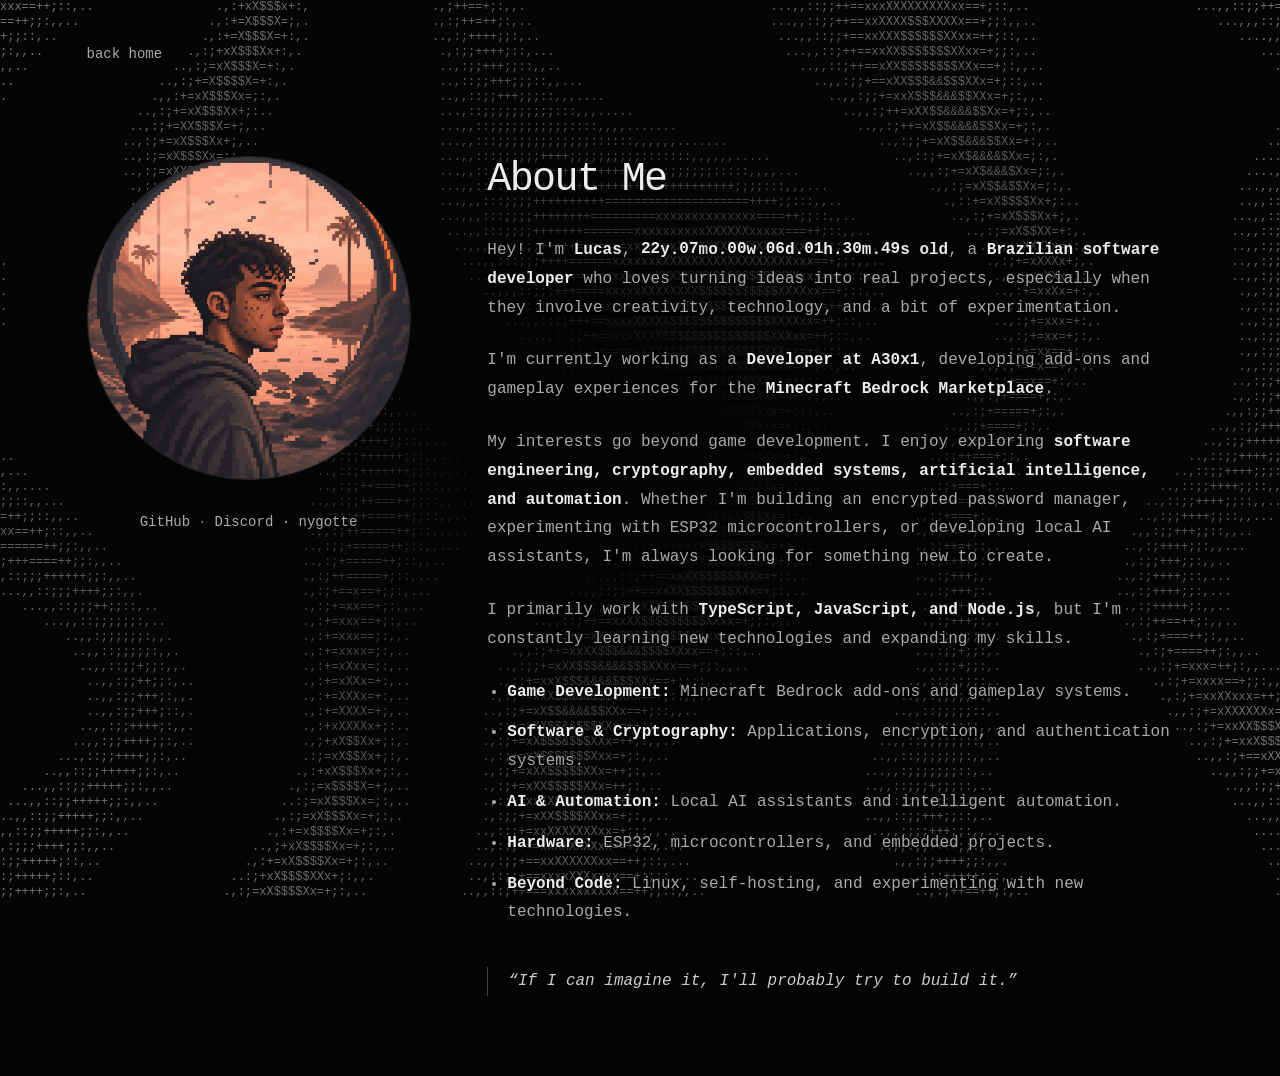
==== about.html @ 91596c9b "Add GitHub and Discord contacts below portrait" ====
<!doctype html>
<html lang="en">
  <head>
    <meta charset="UTF-8" />
    <meta name="viewport" content="width=device-width, initial-scale=1" />
    <meta name="description" content="About Lucas, a Brazilian software developer working with games, software, cryptography, AI, and hardware." />
    <meta name="theme-color" content="#050505" />
    <title>About Me — nyx / whoslucax</title>
    <link rel="stylesheet" href="style.css" />
    <script src="script.js" defer></script>
    <script src="age.js" defer></script>
    <script src="contacts.js" defer></script>
  </head>
  <body>
    <pre id="waves" aria-hidden="true"></pre>
    <nav class="about-nav" aria-label="Main navigation">
      <a href="index.html">back home</a>
    </nav>
    <main class="about-layout">
      <div class="profile">
        <div class="portrait">
          <img src="assets/portrait.png" width="1254" height="1254" alt="Pixel art portrait of Lucas by the sea at sunset." />
          <img class="portrait-ascii" src="assets/portrait-ascii.svg" width="600" height="600" alt="" aria-hidden="true" />
        </div>
        <nav class="social-links" aria-label="Find me online">
          <a href="https://github.com/whoslucaxs" target="_blank" rel="noopener noreferrer">GitHub</a>
          <span aria-hidden="true">·</span>
          <button id="discord-copy" type="button" aria-label="Copy Discord username: nygotte">Discord · nygotte</button>
        </nav>
        <p id="contact-status" role="status"></p>
      </div>
      <article class="about-copy" aria-labelledby="about-title">
        <h1 id="about-title">About Me</h1>
        <p>Hey! I'm <strong>Lucas</strong>, <strong><span id="age" class="age" role="timer" aria-live="off">born April 30, 2004</span></strong>, a <strong>Brazilian software developer</strong> who loves turning ideas into real projects, especially when they involve creativity, technology, and a bit of experimentation.</p>
        <p>I'm currently working as a <strong>Developer at A30x1</strong>, developing add-ons and gameplay experiences for the <strong>Minecraft Bedrock Marketplace</strong>.</p>
        <p>My interests go beyond game development. I enjoy exploring <strong>software engineering, cryptography, embedded systems, artificial intelligence, and automation</strong>. Whether I'm building an encrypted password manager, experimenting with ESP32 microcontrollers, or developing local AI assistants, I'm always looking for something new to create.</p>
        <p>I primarily work with <strong>TypeScript, JavaScript, and Node.js</strong>, but I'm constantly learning new technologies and expanding my skills.</p>
        <ul>
          <li><strong>Game Development:</strong> Minecraft Bedrock add-ons and gameplay systems.</li>
          <li><strong>Software &amp; Cryptography:</strong> Applications, encryption, and authentication systems.</li>
          <li><strong>AI &amp; Automation:</strong> Local AI assistants and intelligent automation.</li>
          <li><strong>Hardware:</strong> ESP32, microcontrollers, and embedded projects.</li>
          <li><strong>Beyond Code:</strong> Linux, self-hosting, and experimenting with new technologies.</li>
        </ul>
        <blockquote><p><em>“If I can imagine it, I'll probably try to build it.”</em></p></blockquote>
      </article>
    </main>
  </body>
</html>
---- style.css ----
:root {
  color-scheme: dark;
  background: #050505;
  color: #ededed;
  font-family: "Courier New", monospace;
  scrollbar-gutter: stable;
}

@view-transition {
  navigation: auto;
}

::view-transition-group(root),
::view-transition-old(root),
::view-transition-new(root) {
  animation: none;
}

::view-transition-old(root) { display: none; }
::view-transition-new(root) { mix-blend-mode: normal; }

* { box-sizing: border-box; }

body { margin: 0; }

#waves {
  position: fixed;
  inset: 0;
  margin: 0;
  overflow: hidden;
  color: #737373;
  font: 12px / 15px "Courier New", monospace;
  letter-spacing: 0;
  user-select: none;
  pointer-events: none;
  mask-image: radial-gradient(ellipse at center, transparent 8%, #0009 45%, #000 85%);
}

main {
  position: relative;
  display: grid;
  min-height: 100svh;
  place-items: center;
  align-content: center;
  gap: 0.75rem;
  padding: 1.5rem;
}

h1 {
  display: grid;
  min-width: 10ch;
  margin: 0;
  font-size: clamp(2rem, 7vw, 5.5rem);
  font-weight: 400;
  line-height: 1.2;
  letter-spacing: -0.065em;
}

#name {
  text-align: center;
}

.about-button {
  display: inline-flex;
  align-items: center;
  min-height: 44px;
  padding: 0.65rem 1.25rem;
  border: 0;
  background: none;
  color: #bcbcbc;
  font: inherit;
  font-size: 0.875rem;
  text-decoration: none;
  cursor: pointer;
}

.about-button:hover {
  color: #ededed;
}

a:focus-visible, button:focus-visible {
  outline: 2px solid #ededed;
  outline-offset: 4px;
}

.about-nav {
  position: relative;
  max-width: 1140px;
  margin: 0 auto;
  padding: 2rem 1.5rem;
}

.about-nav a {
  display: inline-flex;
  align-items: center;
  min-height: 44px;
  color: #aaa;
  font-size: 0.875rem;
  text-decoration: none;
}

.about-nav a:hover { color: #ededed; }

.profile { width: 100%; }

.social-links {
  display: flex;
  flex-wrap: wrap;
  align-items: center;
  justify-content: center;
  gap: 0.5rem;
  margin-top: 1.25rem;
  color: #737373;
  font-size: 0.875rem;
}

.social-links a, .social-links button {
  display: inline-flex;
  align-items: center;
  min-height: 44px;
  padding: 0;
  border: 0;
  background: none;
  color: #aaa;
  font: inherit;
  text-decoration: none;
  cursor: pointer;
}

.social-links a:hover, .social-links button:hover { color: #ededed; }

#contact-status {
  min-height: 1.5em;
  margin: 0.25rem 0 0;
  color: #aaa;
  font-size: 0.75rem;
  text-align: center;
}

.about-layout {
  grid-template-columns: minmax(0, 0.75fr) minmax(0, 1.6fr);
  align-items: start;
  align-content: start;
  gap: clamp(2.5rem, 6vw, 5rem);
  max-width: 1140px;
  min-height: auto;
  margin: 0 auto;
  padding: 3rem 1.5rem 5rem;
}

.portrait {
  position: relative;
  display: block;
  width: 100%;
  aspect-ratio: 1;
  overflow: hidden;
  border: 1px solid #282828;
  border-radius: 50%;
}

.portrait img {
  display: block;
  width: 100%;
  height: 100%;
  object-fit: cover;
}

.portrait .portrait-ascii {
  position: absolute;
  inset: 0;
  opacity: 0;
  animation: portrait-ascii 12s steps(1) infinite;
}

.portrait::before, .portrait::after {
  content: "";
  position: absolute;
  inset: 0;
  background: url("assets/portrait.png") center / cover;
  opacity: 0;
  pointer-events: none;
  animation: portrait-glitch 12s steps(1) infinite;
}

.portrait::before {
  clip-path: polygon(0 18%, 100% 18%, 100% 30%, 0 30%, 0 55%, 100% 55%, 100% 62%, 0 62%);
  filter: hue-rotate(160deg) saturate(1.5);
}

.portrait::after {
  clip-path: polygon(0 35%, 100% 35%, 100% 44%, 0 44%, 0 72%, 100% 72%, 100% 80%, 0 80%);
  filter: hue-rotate(-80deg) saturate(1.5);
  animation-direction: reverse;
}

@keyframes portrait-ascii {
  0%, 75%, 100% { opacity: 0; }
  25% { opacity: 1; }
}

@keyframes portrait-glitch {
  0%, 26%, 76%, 100% { opacity: 0; transform: translateX(0); }
  24%, 74% { opacity: 0.9; transform: translateX(9px); }
  24.6%, 74.6% { opacity: 0.75; transform: translateX(-7px); }
  25.2%, 75.2% { opacity: 0.9; transform: translateX(5px); }
  25.7%, 75.7% { opacity: 0; transform: translateX(0); }
}

.about-copy {
  min-width: 0;
  color: #aaa;
  font-size: 1rem;
  line-height: 1.8;
  text-shadow: 0 1px 3px #050505, 0 0 8px #050505;
}

.about-copy h1 {
  display: block;
  min-width: 0;
  margin-bottom: 2rem;
  color: #ededed;
  font-size: clamp(1.75rem, 4vw, 2.5rem);
  letter-spacing: -0.04em;
}

.about-copy p { margin: 0 0 1.5rem; }
.about-copy strong { color: #ededed; }
.age { font-variant-numeric: tabular-nums; overflow-wrap: anywhere; }

.age-digit {
  display: inline-block;
  position: relative;
  width: 1ch;
  height: 1.2em;
  overflow: hidden;
  line-height: 1.2;
  vertical-align: -0.3em;
}

.age-in, .age-out {
  position: absolute;
  inset: 0;
  animation-duration: 320ms;
  animation-timing-function: cubic-bezier(0.22, 0.7, 0.3, 1);
  animation-fill-mode: both;
}

.age-in { animation-name: digit-in; }
.age-out { animation-name: digit-out; }

@keyframes digit-in {
  from { transform: translateY(-100%); }
  to { transform: translateY(0); }
}

@keyframes digit-out {
  from { transform: translateY(0); }
  to { transform: translateY(100%); }
}

.about-copy ul { padding-left: 1.25rem; }
.about-copy li { margin-bottom: 0.75rem; }

.about-copy blockquote {
  margin: 2.5rem 0 0;
  padding-left: 1.25rem;
  border-left: 1px solid #444;
  color: #ccc;
}

.about-copy blockquote p { margin: 0; }

@media (max-width: 760px) {
  .about-layout {
    grid-template-columns: 1fr;
    padding-top: 1rem;
  }

  .profile { max-width: 220px; }
}

#name::after {
  content: "";
  display: inline-block;
  width: 1px;
  height: 0.85em;
  margin-left: 0.12em;
  background: currentColor;
  vertical-align: -0.04em;
  animation: blink 1s steps(1) infinite;
}

@keyframes blink {
  50% { opacity: 0; }
}

@media (prefers-reduced-motion: reduce) {
  #name::after { animation: none; }
  .age-in, .age-out { animation-duration: 0s; }
  .portrait .portrait-ascii { animation: none; }
  .portrait::before, .portrait::after { animation: none; }
}
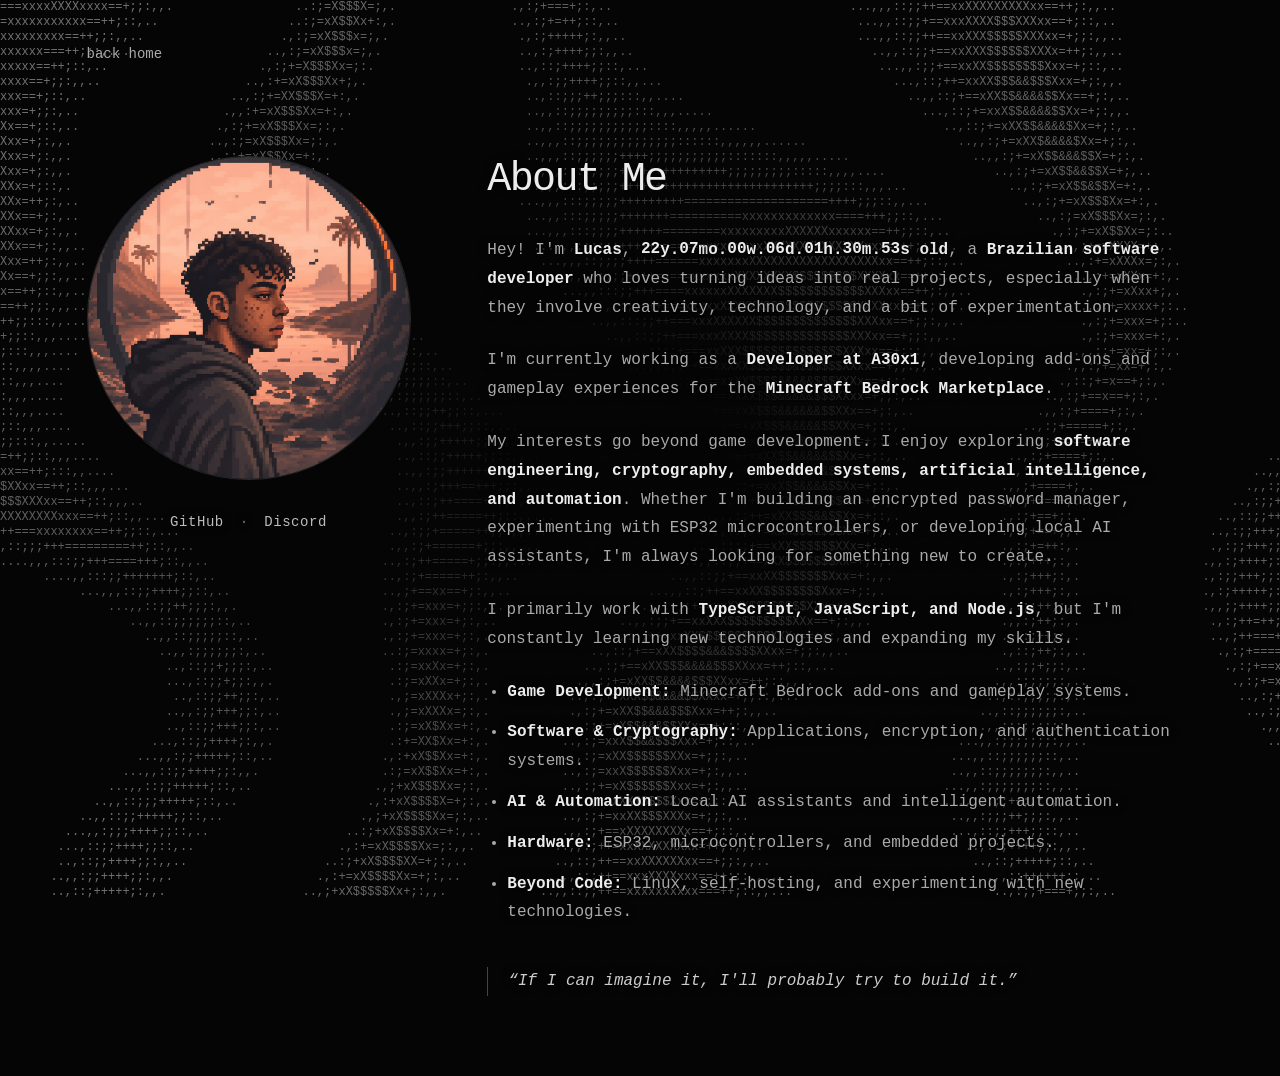
==== commit b2d91537: "Simplify profile social links" ====
--- a/about.html
+++ b/about.html
@@ -25,7 +25,7 @@
         <nav class="social-links" aria-label="Find me online">
           <a href="https://github.com/whoslucaxs" target="_blank" rel="noopener noreferrer">GitHub</a>
           <span aria-hidden="true">·</span>
-          <button id="discord-copy" type="button" aria-label="Copy Discord username: nygotte">Discord · nygotte</button>
+          <button id="discord-copy" type="button" aria-label="Copy Discord username: nygotte" title="Copy nygotte">Discord</button>
         </nav>
         <p id="contact-status" role="status"></p>
       </div>
--- a/style.css
+++ b/style.css
@@ -108,10 +108,11 @@
   flex-wrap: wrap;
   align-items: center;
   justify-content: center;
-  gap: 0.5rem;
+  gap: 1rem;
   margin-top: 1.25rem;
   color: #737373;
   font-size: 0.875rem;
+  text-shadow: 0 1px 3px #050505, 0 0 8px #050505;
 }
 
 .social-links a, .social-links button {
@@ -121,8 +122,9 @@
   padding: 0;
   border: 0;
   background: none;
-  color: #aaa;
+  color: #bcbcbc;
   font: inherit;
+  letter-spacing: 0.04em;
   text-decoration: none;
   cursor: pointer;
 }
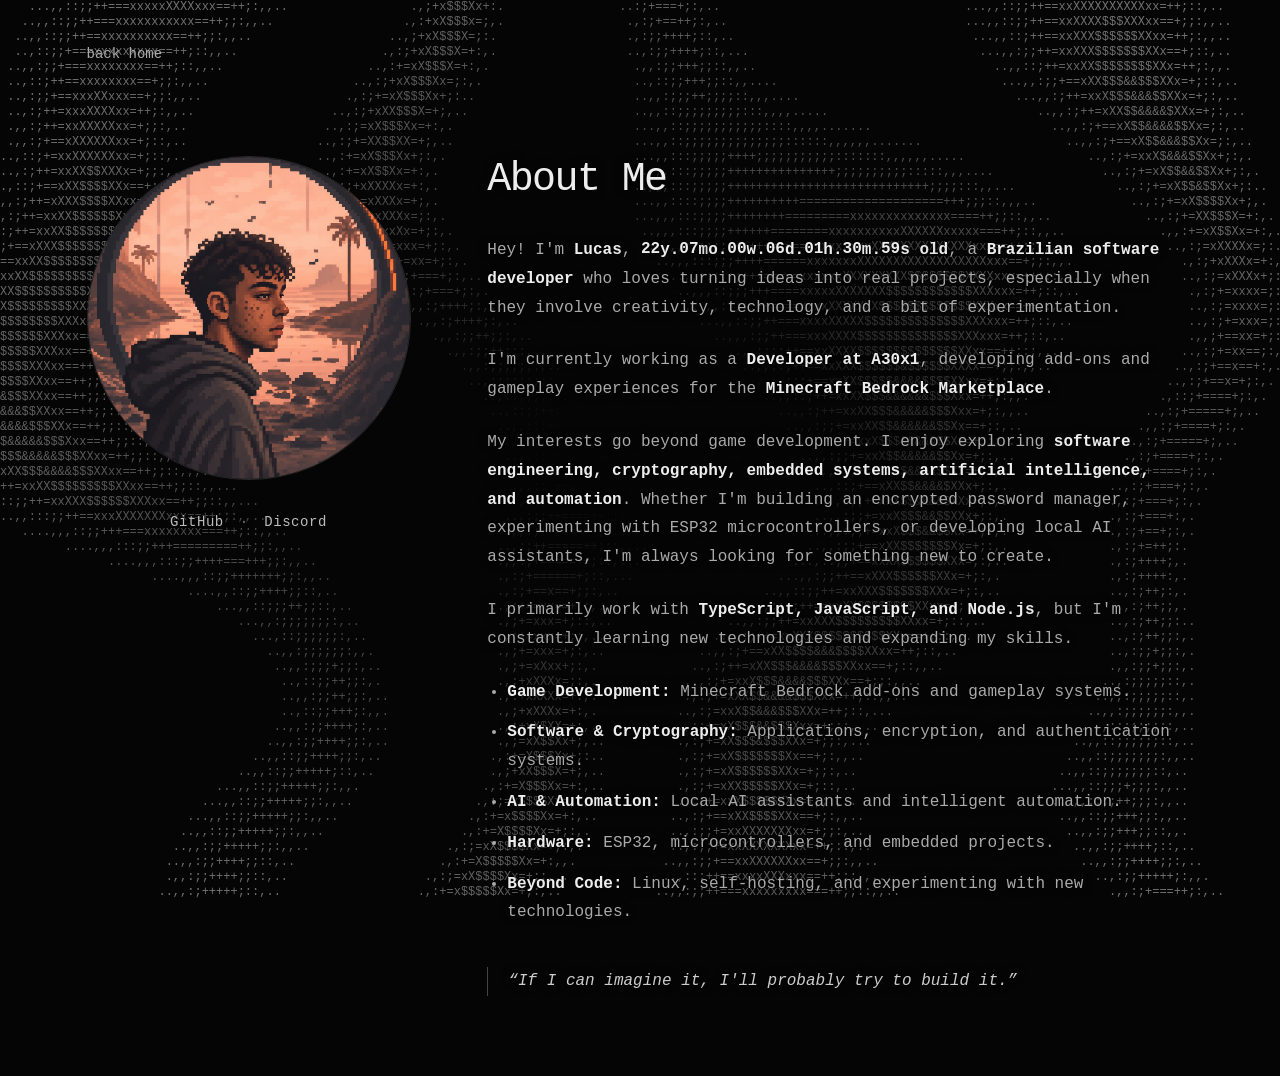
==== commit ad650ece: "Refresh stylesheet cache after social link update" ====
--- a/about.html
+++ b/about.html
@@ -6,7 +6,7 @@
     <meta name="description" content="About Lucas, a Brazilian software developer working with games, software, cryptography, AI, and hardware." />
     <meta name="theme-color" content="#050505" />
     <title>About Me — nyx / whoslucax</title>
-    <link rel="stylesheet" href="style.css" />
+    <link rel="stylesheet" href="style.css?v=2" />
     <script src="script.js" defer></script>
     <script src="age.js" defer></script>
     <script src="contacts.js" defer></script>
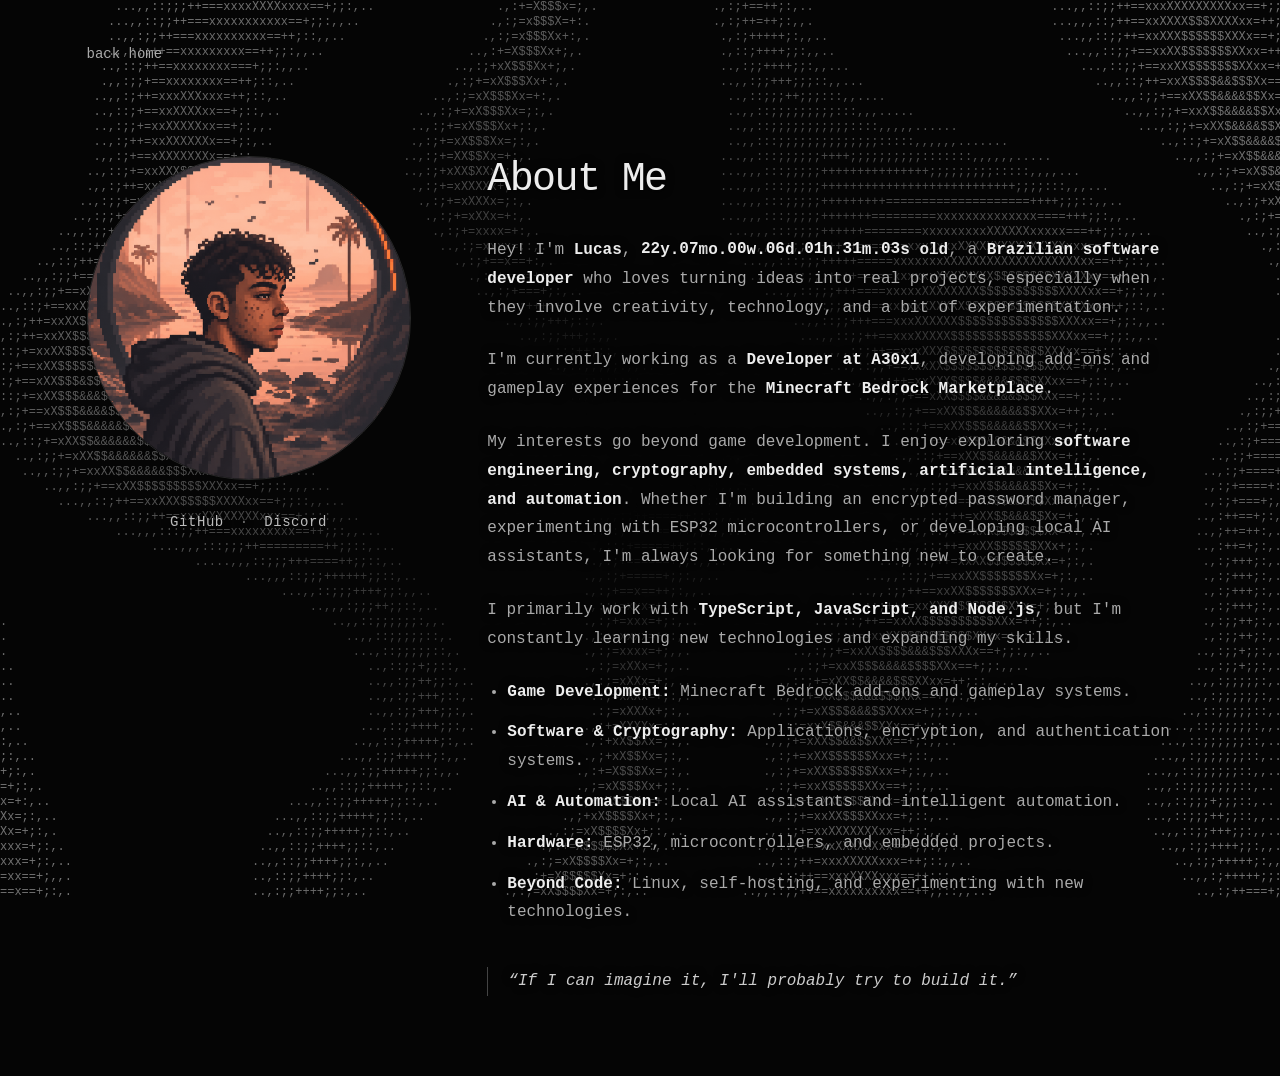
==== commit a699be58: "Add social link preview metadata" ====
--- a/about.html
+++ b/about.html
@@ -6,6 +6,22 @@
     <meta name="description" content="About Lucas, a Brazilian software developer working with games, software, cryptography, AI, and hardware." />
     <meta name="theme-color" content="#050505" />
     <title>About Me — nyx / whoslucax</title>
+    <link rel="canonical" href="https://whoslucaxs.xyz/about.html" />
+    <meta property="og:type" content="website" />
+    <meta property="og:site_name" content="nyx / whoslucax" />
+    <meta property="og:title" content="About Me — nyx / whoslucax" />
+    <meta property="og:description" content="Meet Lucas, a Brazilian software developer building Minecraft experiences, software, AI assistants, and embedded projects." />
+    <meta property="og:url" content="https://whoslucaxs.xyz/about.html" />
+    <meta property="og:image" content="https://whoslucaxs.xyz/assets/portrait.png" />
+    <meta property="og:image:type" content="image/png" />
+    <meta property="og:image:width" content="1254" />
+    <meta property="og:image:height" content="1254" />
+    <meta property="og:image:alt" content="Pixel art portrait of Lucas by the sea at sunset." />
+    <meta name="twitter:card" content="summary_large_image" />
+    <meta name="twitter:title" content="About Me — nyx / whoslucax" />
+    <meta name="twitter:description" content="Meet Lucas, a Brazilian software developer building Minecraft experiences, software, AI assistants, and embedded projects." />
+    <meta name="twitter:image" content="https://whoslucaxs.xyz/assets/portrait.png" />
+    <meta name="twitter:image:alt" content="Pixel art portrait of Lucas by the sea at sunset." />
     <link rel="stylesheet" href="style.css?v=2" />
     <script src="script.js" defer></script>
     <script src="age.js" defer></script>
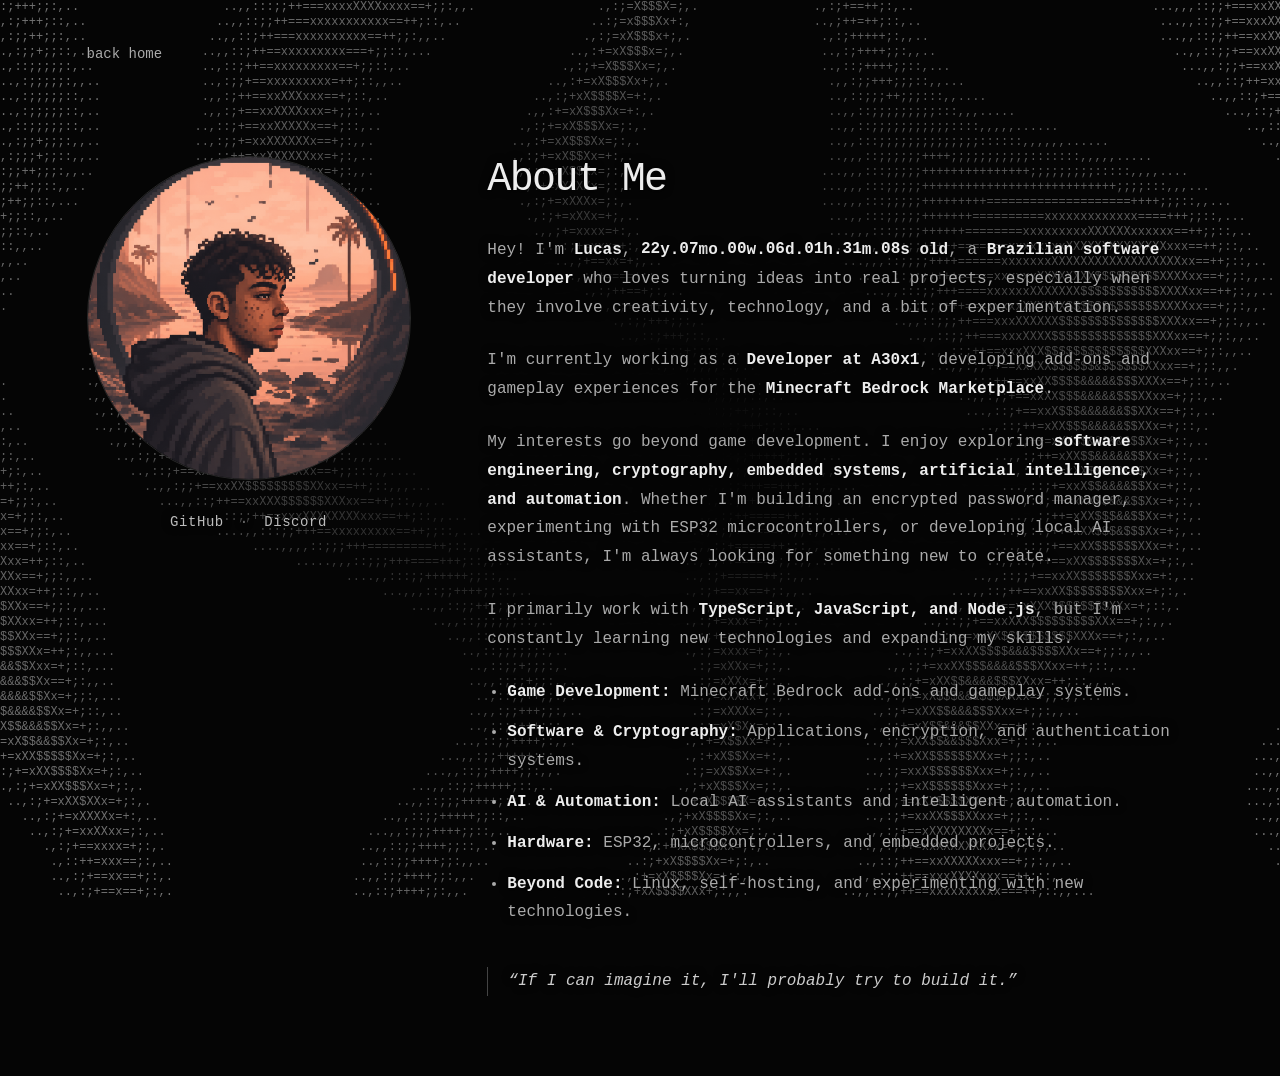
==== commit d6d2addb: "Correct portfolio handle to whoslucaxs" ====
--- a/about.html
+++ b/about.html
@@ -5,11 +5,11 @@
     <meta name="viewport" content="width=device-width, initial-scale=1" />
     <meta name="description" content="About Lucas, a Brazilian software developer working with games, software, cryptography, AI, and hardware." />
     <meta name="theme-color" content="#050505" />
-    <title>About Me — nyx / whoslucax</title>
+    <title>About Me — nyx / whoslucaxs</title>
     <link rel="canonical" href="https://whoslucaxs.xyz/about.html" />
     <meta property="og:type" content="website" />
-    <meta property="og:site_name" content="nyx / whoslucax" />
-    <meta property="og:title" content="About Me — nyx / whoslucax" />
+    <meta property="og:site_name" content="nyx / whoslucaxs" />
+    <meta property="og:title" content="About Me — nyx / whoslucaxs" />
     <meta property="og:description" content="Meet Lucas, a Brazilian software developer building Minecraft experiences, software, AI assistants, and embedded projects." />
     <meta property="og:url" content="https://whoslucaxs.xyz/about.html" />
     <meta property="og:image" content="https://whoslucaxs.xyz/assets/portrait.png" />
@@ -18,12 +18,12 @@
     <meta property="og:image:height" content="1254" />
     <meta property="og:image:alt" content="Pixel art portrait of Lucas by the sea at sunset." />
     <meta name="twitter:card" content="summary_large_image" />
-    <meta name="twitter:title" content="About Me — nyx / whoslucax" />
+    <meta name="twitter:title" content="About Me — nyx / whoslucaxs" />
     <meta name="twitter:description" content="Meet Lucas, a Brazilian software developer building Minecraft experiences, software, AI assistants, and embedded projects." />
     <meta name="twitter:image" content="https://whoslucaxs.xyz/assets/portrait.png" />
     <meta name="twitter:image:alt" content="Pixel art portrait of Lucas by the sea at sunset." />
     <link rel="stylesheet" href="style.css?v=2" />
-    <script src="script.js" defer></script>
+    <script src="script.js?v=3" defer></script>
     <script src="age.js" defer></script>
     <script src="contacts.js" defer></script>
   </head>
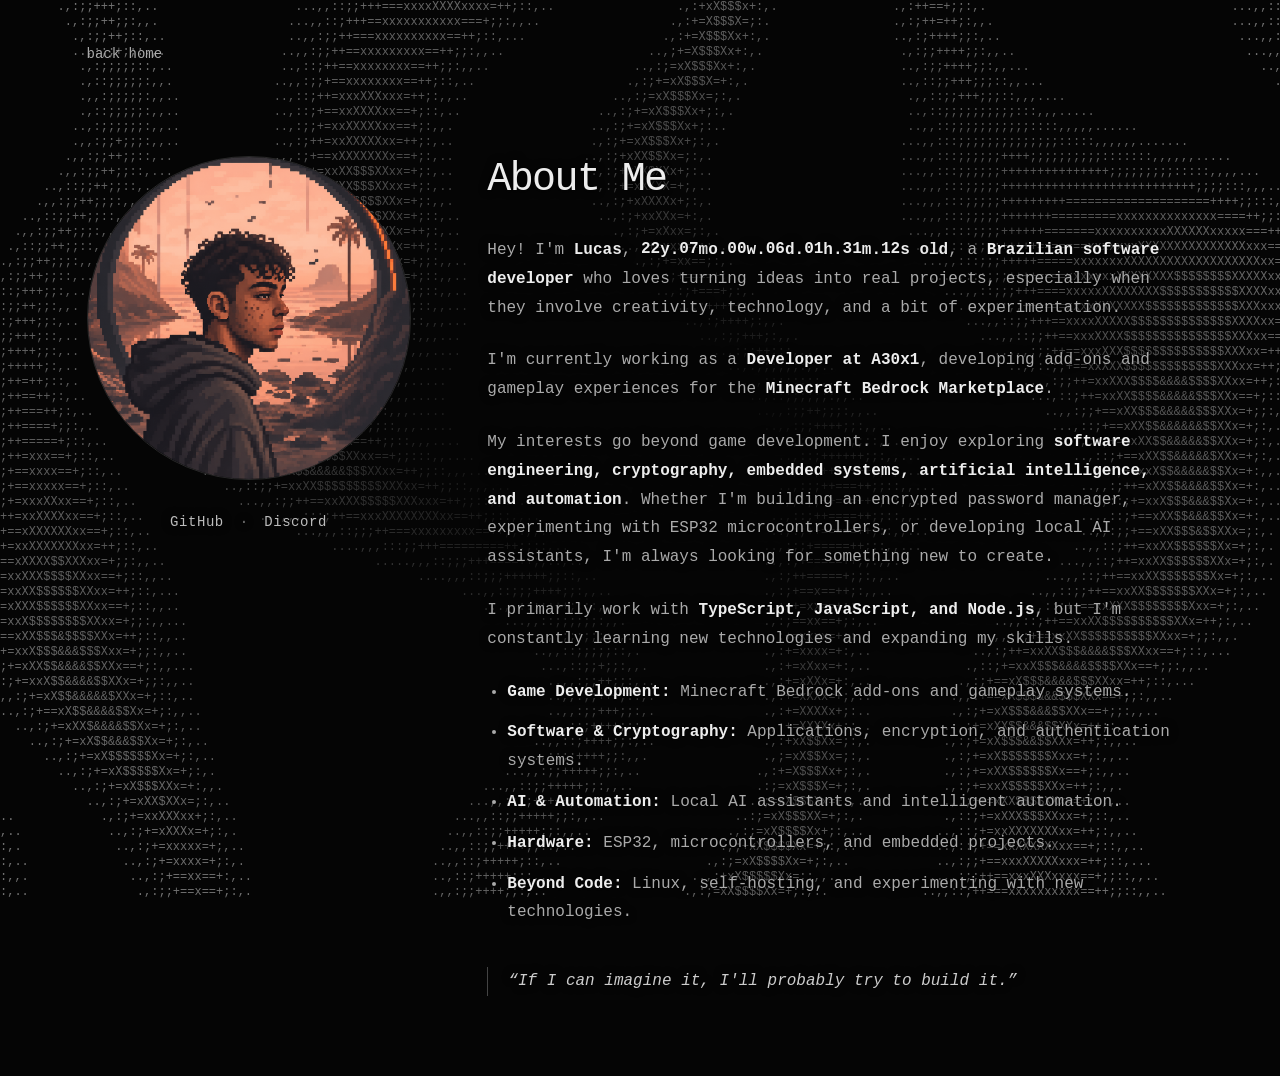
==== commit 73cf5ead: "Use full-size banner in social preview metadata" ====
--- a/about.html
+++ b/about.html
@@ -12,16 +12,16 @@
     <meta property="og:title" content="About Me — nyx / whoslucaxs" />
     <meta property="og:description" content="Meet Lucas, a Brazilian software developer building Minecraft experiences, software, AI assistants, and embedded projects." />
     <meta property="og:url" content="https://whoslucaxs.xyz/about.html" />
-    <meta property="og:image" content="https://whoslucaxs.xyz/assets/portrait.png" />
-    <meta property="og:image:type" content="image/png" />
-    <meta property="og:image:width" content="1254" />
-    <meta property="og:image:height" content="1254" />
-    <meta property="og:image:alt" content="Pixel art portrait of Lucas by the sea at sunset." />
+    <meta property="og:image" content="https://whoslucaxs.xyz/assets/share-banner.jpg" />
+    <meta property="og:image:type" content="image/jpeg" />
+    <meta property="og:image:width" content="1200" />
+    <meta property="og:image:height" content="630" />
+    <meta property="og:image:alt" content="nyx / whoslucaxs banner with a pixel art portrait and ASCII waves." />
     <meta name="twitter:card" content="summary_large_image" />
     <meta name="twitter:title" content="About Me — nyx / whoslucaxs" />
     <meta name="twitter:description" content="Meet Lucas, a Brazilian software developer building Minecraft experiences, software, AI assistants, and embedded projects." />
-    <meta name="twitter:image" content="https://whoslucaxs.xyz/assets/portrait.png" />
-    <meta name="twitter:image:alt" content="Pixel art portrait of Lucas by the sea at sunset." />
+    <meta name="twitter:image" content="https://whoslucaxs.xyz/assets/share-banner.jpg" />
+    <meta name="twitter:image:alt" content="nyx / whoslucaxs banner with a pixel art portrait and ASCII waves." />
     <link rel="stylesheet" href="style.css?v=2" />
     <script src="script.js?v=3" defer></script>
     <script src="age.js" defer></script>
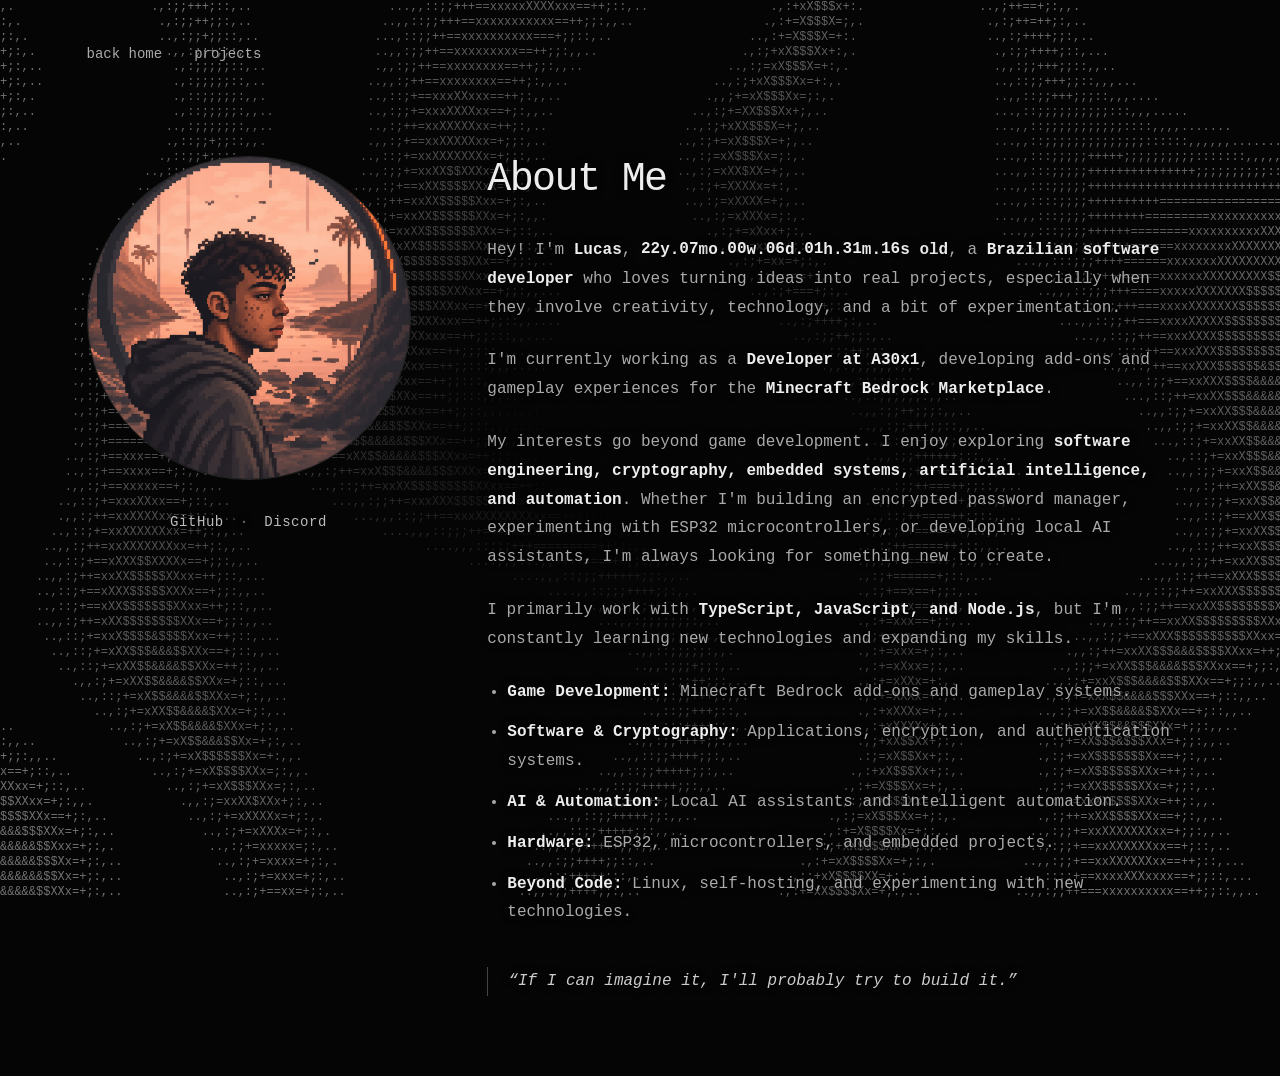
==== commit 05a0d553: "Add Projects page with placeholders and navigation" ====
--- a/about.html
+++ b/about.html
@@ -22,7 +22,7 @@
     <meta name="twitter:description" content="Meet Lucas, a Brazilian software developer building Minecraft experiences, software, AI assistants, and embedded projects." />
     <meta name="twitter:image" content="https://whoslucaxs.xyz/assets/share-banner.jpg" />
     <meta name="twitter:image:alt" content="nyx / whoslucaxs banner with a pixel art portrait and ASCII waves." />
-    <link rel="stylesheet" href="style.css?v=2" />
+    <link rel="stylesheet" href="style.css?v=3" />
     <script src="script.js?v=3" defer></script>
     <script src="age.js" defer></script>
     <script src="contacts.js" defer></script>
@@ -31,6 +31,7 @@
     <pre id="waves" aria-hidden="true"></pre>
     <nav class="about-nav" aria-label="Main navigation">
       <a href="index.html">back home</a>
+      <a href="projects.html">projects</a>
     </nav>
     <main class="about-layout">
       <div class="profile">
--- a/style.css
+++ b/style.css
@@ -60,6 +60,12 @@
   text-align: center;
 }
 
+.home-links {
+  display: flex;
+  flex-wrap: wrap;
+  justify-content: center;
+}
+
 .about-button {
   display: inline-flex;
   align-items: center;
@@ -85,6 +91,9 @@
 
 .about-nav {
   position: relative;
+  display: flex;
+  flex-wrap: wrap;
+  gap: 2rem;
   max-width: 1140px;
   margin: 0 auto;
   padding: 2rem 1.5rem;
@@ -272,6 +281,37 @@
 
 .about-copy blockquote p { margin: 0; }
 
+.projects-layout {
+  display: block;
+  max-width: 1140px;
+  min-height: auto;
+  margin: 0 auto;
+  padding: 3rem 1.5rem 5rem;
+}
+
+.projects-layout h1 { margin-bottom: 1rem; }
+.projects-intro { color: #aaa; }
+.project-list { margin-top: 3rem; }
+
+.project {
+  display: grid;
+  grid-template-columns: minmax(0, 1fr) minmax(0, 1.5fr) auto;
+  align-items: center;
+  gap: 2rem;
+  padding: 2rem 0;
+  border-top: 1px solid #303030;
+}
+
+.project h2 {
+  margin: 0.25rem 0 0;
+  color: #ededed;
+  font-size: 1.25rem;
+  font-weight: 400;
+}
+
+.project p { margin: 0; }
+.project-status, .project-soon { color: #999; font-size: 0.875rem; }
+
 @media (max-width: 760px) {
   .about-layout {
     grid-template-columns: 1fr;
@@ -279,6 +319,8 @@
   }
 
   .profile { max-width: 220px; }
+  .projects-layout { padding-top: 1rem; }
+  .project { grid-template-columns: 1fr; gap: 1rem; }
 }
 
 #name::after {
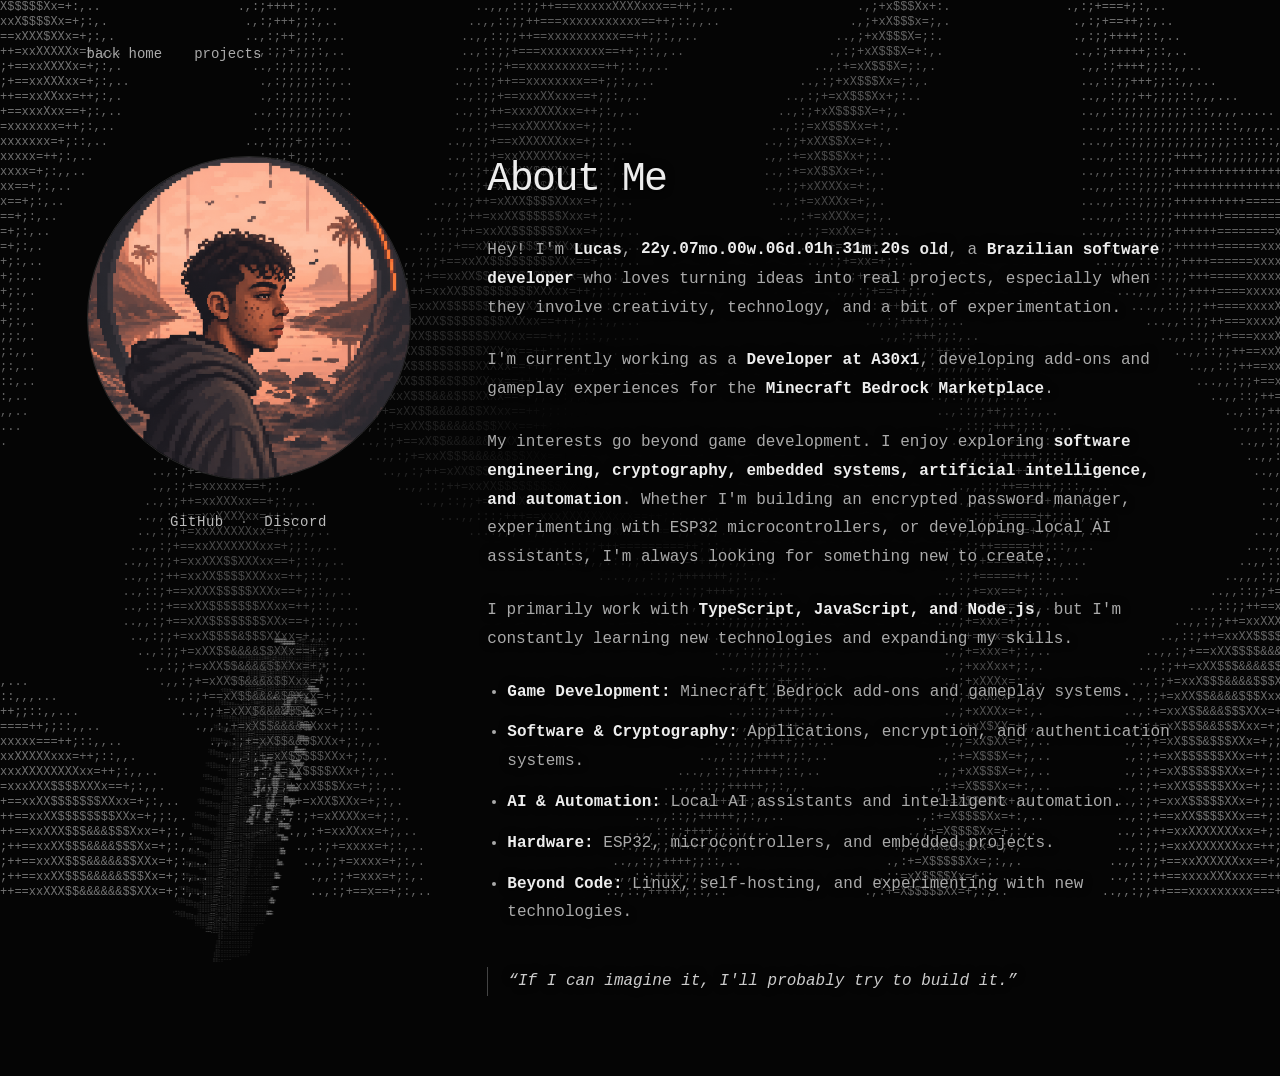
==== commit e829e351: "Add rotating ESP32-S3 ASCII animation to About Me" ====
--- a/about.html
+++ b/about.html
@@ -22,7 +22,7 @@
     <meta name="twitter:description" content="Meet Lucas, a Brazilian software developer building Minecraft experiences, software, AI assistants, and embedded projects." />
     <meta name="twitter:image" content="https://whoslucaxs.xyz/assets/share-banner.jpg" />
     <meta name="twitter:image:alt" content="nyx / whoslucaxs banner with a pixel art portrait and ASCII waves." />
-    <link rel="stylesheet" href="style.css?v=3" />
+    <link rel="stylesheet" href="style.css?v=14" />
     <script src="script.js?v=3" defer></script>
     <script src="age.js" defer></script>
     <script src="contacts.js" defer></script>
@@ -45,6 +45,7 @@
           <button id="discord-copy" type="button" aria-label="Copy Discord username: nygotte" title="Copy nygotte">Discord</button>
         </nav>
         <p id="contact-status" role="status"></p>
+
       </div>
       <article class="about-copy" aria-labelledby="about-title">
         <h1 id="about-title">About Me</h1>
@@ -61,6 +62,14 @@
         </ul>
         <blockquote><p><em>“If I can imagine it, I'll probably try to build it.”</em></p></blockquote>
       </article>
+      <figure class="esp32">
+        <a href="assets/esp32-s3-ascii.gif?v=3" target="_blank" rel="noopener" aria-label="View the ESP32-S3 ASCII animation at full size">
+        <picture>
+          <source media="(prefers-reduced-motion: reduce)" srcset="assets/esp32-s3-ascii.png?v=3" />
+          <img src="assets/esp32-s3-ascii.gif?v=3" width="1440" height="1760" alt="Detailed ASCII rendering of a YD-ESP32-S3 development board rotating through 360 degrees." />
+        </picture>
+        </a>
+      </figure>
     </main>
   </body>
 </html>
--- a/style.css
+++ b/style.css
@@ -110,7 +110,24 @@
 
 .about-nav a:hover { color: #ededed; }
 
-.profile { width: 100%; }
+.profile { grid-area: profile; width: 100%; }
+
+.esp32 {
+  grid-area: board;
+  width: 100%;
+  margin: 2rem 0 0;
+  color: #aaa;
+  text-align: center;
+}
+
+.esp32 img {
+  display: block;
+  width: 100%;
+  height: auto;
+  margin: 0 auto;
+  mix-blend-mode: lighten;
+  user-select: none;
+}
 
 .social-links {
   display: flex;
@@ -150,9 +167,12 @@
 
 .about-layout {
   grid-template-columns: minmax(0, 0.75fr) minmax(0, 1.6fr);
+  grid-template-areas: "profile copy" "board copy";
+  grid-template-rows: auto 1fr;
+  row-gap: 0;
   align-items: start;
   align-content: start;
-  gap: clamp(2.5rem, 6vw, 5rem);
+  column-gap: clamp(2.5rem, 6vw, 5rem);
   max-width: 1140px;
   min-height: auto;
   margin: 0 auto;
@@ -218,6 +238,7 @@
 }
 
 .about-copy {
+  grid-area: copy;
   min-width: 0;
   color: #aaa;
   font-size: 1rem;
@@ -295,7 +316,7 @@
 
 .project {
   display: grid;
-  grid-template-columns: minmax(0, 1fr) minmax(0, 1.5fr) auto;
+  grid-template-columns: minmax(0, 0.9fr) minmax(0, 1.5fr) auto;
   align-items: center;
   gap: 2rem;
   padding: 2rem 0;
@@ -310,15 +331,125 @@
 }
 
 .project p { margin: 0; }
-.project-status, .project-soon { color: #999; font-size: 0.875rem; }
+.project-content p { margin-top: 0.75rem; }
+
+.project-media {
+  display: block;
+  position: relative;
+  width: 100%;
+  aspect-ratio: 16 / 9;
+  overflow: hidden;
+  border: 1px solid #303030;
+  border-radius: 2px;
+}
+
+.project-banner, .project-ascii {
+  display: block;
+  width: 100%;
+  height: 100%;
+  object-fit: cover;
+}
+
+.project-ascii { position: absolute; inset: 0; opacity: 0; pointer-events: none; }
+.project-media.is-loading .project-banner { opacity: 0; }
+.project-media.is-loading .project-ascii { opacity: 1; }
+.project-media.is-loaded .project-ascii { animation: banner-ascii 650ms steps(1) forwards; }
+.project-banner.is-loaded { animation: banner-load 350ms steps(1) 200ms forwards; }
+
+@keyframes banner-ascii {
+  0%, 35% { opacity: 1; transform: none; }
+  45% { opacity: 0.7; transform: translateX(-5px); }
+  52% { opacity: 1; transform: translateX(4px); }
+  62% { opacity: 0.35; transform: translateX(-2px); }
+  75%, 100% { opacity: 0; transform: none; }
+}
+
+@keyframes banner-load {
+  0%, 18% { transform: translateX(-5px); clip-path: inset(8% 0 16%); filter: hue-rotate(80deg); }
+  9%, 35% { transform: translateX(6px); clip-path: inset(22% 0 4%); filter: hue-rotate(-60deg); }
+  27%, 54% { transform: translateX(-3px); clip-path: inset(0 0 30%); filter: contrast(1.3); }
+  45%, 72%, 100% { transform: none; clip-path: inset(0); filter: none; }
+  63% { transform: translateX(3px); clip-path: inset(14% 0 0); filter: hue-rotate(35deg); }
+}
+
+.sr-only {
+  position: absolute;
+  width: 1px;
+  height: 1px;
+  overflow: hidden;
+  clip-path: inset(50%);
+  white-space: nowrap;
+}
+
+.nyx-preview {
+  display: grid;
+  place-items: center;
+  container-type: inline-size;
+  min-width: 0;
+  padding: 1rem;
+  background: repeating-linear-gradient(0deg, #080808 0 3px, #151515 3px 4px);
+}
+
+.nyx-preview span {
+  position: relative;
+  max-width: 100%;
+  overflow-wrap: anywhere;
+  text-align: center;
+  color: #ccc;
+  font-size: clamp(0.625rem, 10cqw, 2.5rem);
+  line-height: 1.15;
+  letter-spacing: -0.04em;
+}
+
+.nyx-preview span::before, .nyx-preview span::after {
+  content: attr(data-text);
+  position: absolute;
+  inset: 0;
+  color: #ededed;
+  clip-path: inset(18% 0 57%);
+  pointer-events: none;
+  opacity: 0;
+  animation: nyx-slice 2.2s steps(1) infinite;
+}
+
+.nyx-preview span::after {
+  color: #777;
+  clip-path: inset(60% 0 15%);
+  animation-duration: 3.1s;
+  animation-direction: reverse;
+}
+
+@keyframes nyx-slice {
+  0%, 14%, 45%, 74%, 100% { opacity: 0; transform: none; }
+  8%, 41% { opacity: 1; transform: translateX(-6px); }
+  10%, 43% { opacity: 1; transform: translateX(5px); }
+  68% { opacity: 1; transform: translateX(-4px) skewX(8deg); }
+  71% { opacity: 1; transform: translateX(3px); }
+}
+
+.project-status, .project-link, .project-soon { color: #999; font-size: 0.875rem; }
+
+.project-link, .project-soon {
+  display: inline-flex;
+  align-items: center;
+  min-height: 44px;
+  text-decoration: none;
+  text-underline-offset: 0.3em;
+}
+
+.project-link:hover { color: #ededed; text-decoration: underline; }
 
 @media (max-width: 760px) {
   .about-layout {
     grid-template-columns: 1fr;
+    grid-template-areas: "profile" "copy" "board";
+    grid-template-rows: auto;
+    row-gap: 2.5rem;
     padding-top: 1rem;
   }
 
   .profile { max-width: 220px; }
+  .esp32 { max-width: 320px; margin-top: 0; }
   .projects-layout { padding-top: 1rem; }
   .project { grid-template-columns: 1fr; gap: 1rem; }
 }
@@ -343,4 +474,8 @@
   .age-in, .age-out { animation-duration: 0s; }
   .portrait .portrait-ascii { animation: none; }
   .portrait::before, .portrait::after { animation: none; }
-}
+  .project-banner.is-loaded { animation: none; }
+  .project-media .project-ascii { display: none; }
+  .project-media.is-loading .project-banner { opacity: 1; }
+  .nyx-preview span::before, .nyx-preview span::after { animation: none; }
+}
